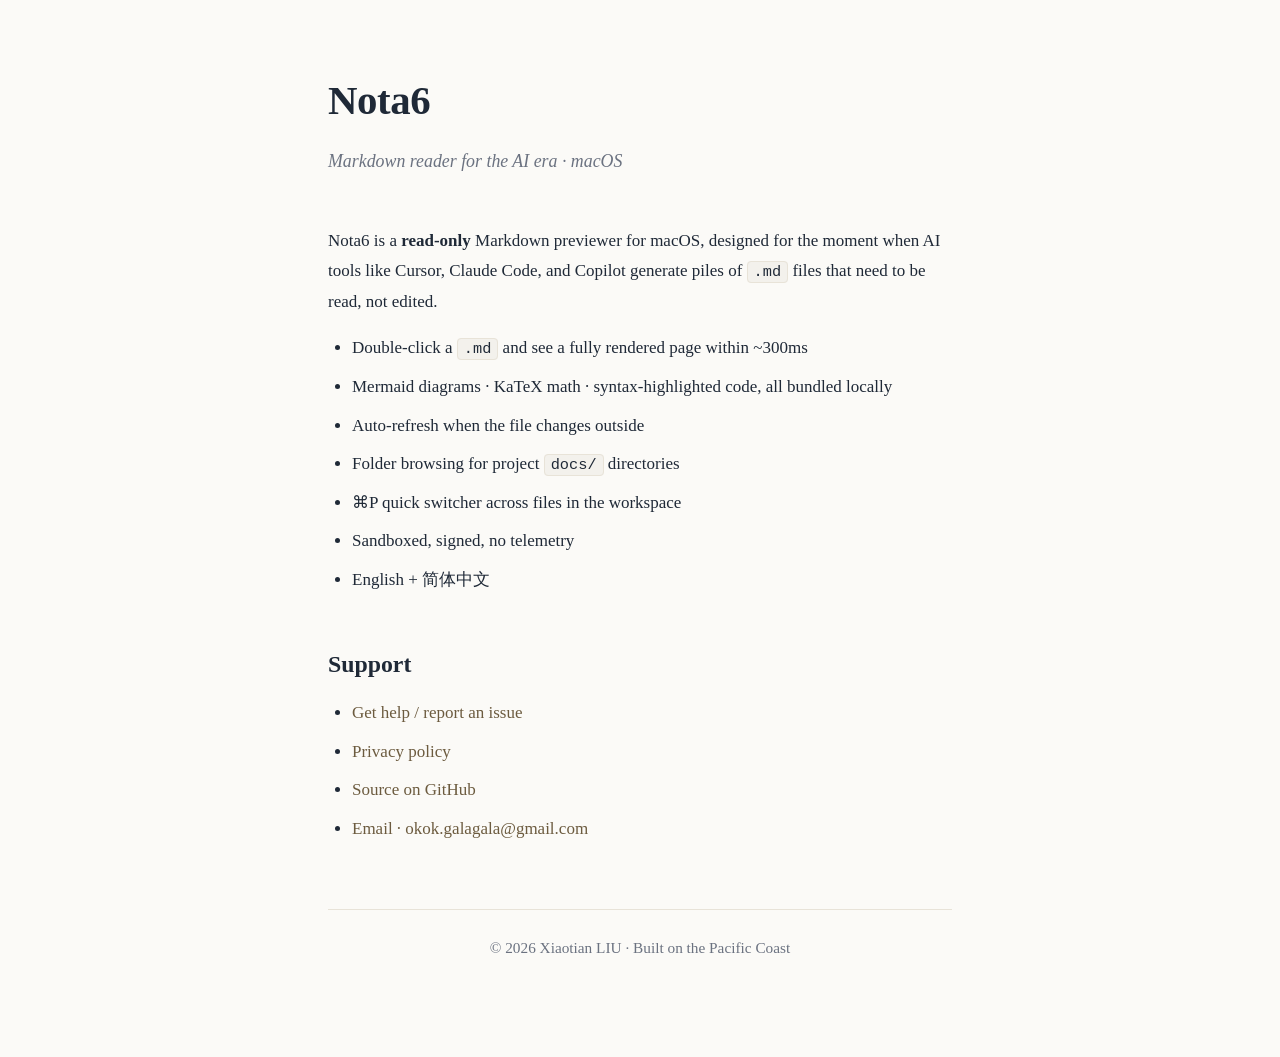
==== index.html @ 52719223 "init: Nota6 support site (privacy + support pages)" ====
<!DOCTYPE html>
<html lang="en">
<head>
<meta charset="UTF-8">
<meta name="viewport" content="width=device-width, initial-scale=1">
<title>Nota6 — Markdown reader for the AI era</title>
<link rel="stylesheet" href="style.css">
</head>
<body>
<main>
    <header>
        <h1>Nota6</h1>
        <p class="tagline">Markdown reader for the AI era · macOS</p>
    </header>

    <section>
        <p>Nota6 is a <strong>read-only</strong> Markdown previewer for macOS, designed
        for the moment when AI tools like Cursor, Claude Code, and Copilot generate
        piles of <code>.md</code> files that need to be read, not edited.</p>

        <ul>
            <li>Double-click a <code>.md</code> and see a fully rendered page within ~300ms</li>
            <li>Mermaid diagrams · KaTeX math · syntax-highlighted code, all bundled locally</li>
            <li>Auto-refresh when the file changes outside</li>
            <li>Folder browsing for project <code>docs/</code> directories</li>
            <li>⌘P quick switcher across files in the workspace</li>
            <li>Sandboxed, signed, no telemetry</li>
            <li>English + 简体中文</li>
        </ul>
    </section>

    <section class="links">
        <h2>Support</h2>
        <ul>
            <li><a href="support.html">Get help / report an issue</a></li>
            <li><a href="privacy.html">Privacy policy</a></li>
            <li><a href="https://github.com/Coldplay-now/nota6">Source on GitHub</a></li>
            <li><a href="mailto:okok.galagala@gmail.com">Email · okok.galagala@gmail.com</a></li>
        </ul>
    </section>

    <footer>
        <p>© 2026 Xiaotian LIU · Built on the Pacific Coast</p>
    </footer>
</main>
</body>
</html>
---- style.css ----
:root {
    --bg: #FBFAF7;
    --fg: #1F2937;
    --secondary: #6B7280;
    --link: #6C5B3F;
    --border: #E8E3D8;
    --code-bg: #F3F1EC;
    --max-w: 680px;
}

@media (prefers-color-scheme: dark) {
    :root {
        --bg: #1C1B18;
        --fg: #EBE5D8;
        --secondary: #9A9384;
        --link: #B8A878;
        --border: #3A362C;
        --code-bg: #25241F;
    }
}

* { box-sizing: border-box; }

html, body {
    margin: 0;
    padding: 0;
    background: var(--bg);
    color: var(--fg);
    font-family: "Source Han Serif SC", "Noto Serif SC", "PT Serif",
                 Georgia, "Times New Roman", serif;
    line-height: 1.8;
    font-size: 17px;
    -webkit-font-smoothing: antialiased;
}

main {
    max-width: var(--max-w);
    margin: 0 auto;
    padding: 64px 28px 80px;
}

header {
    margin-bottom: 48px;
}

h1 {
    font-size: 2.4em;
    margin: 0 0 8px;
    font-weight: 700;
    letter-spacing: -0.01em;
}

h2 {
    font-size: 1.4em;
    margin-top: 40px;
    margin-bottom: 12px;
    font-weight: 700;
}

h3 {
    font-size: 1.1em;
    margin-top: 28px;
    margin-bottom: 8px;
    font-weight: 600;
}

p {
    margin: 0 0 16px;
}

.tagline {
    color: var(--secondary);
    font-size: 1.05em;
    font-style: italic;
}

.updated {
    color: var(--secondary);
    font-size: 0.9em;
}

.back a {
    color: var(--secondary);
    text-decoration: none;
    font-size: 0.95em;
}

.back a:hover {
    color: var(--link);
}

a {
    color: var(--link);
    text-decoration: none;
    border-bottom: 1px solid transparent;
    transition: border-color 0.15s;
}

a:hover {
    border-bottom-color: var(--link);
}

ul {
    padding-left: 24px;
    margin: 0 0 20px;
}

li {
    margin-bottom: 8px;
}

code {
    background: var(--code-bg);
    border: 1px solid var(--border);
    padding: 1px 6px;
    border-radius: 4px;
    font-family: "SF Mono", Menlo, monospace;
    font-size: 0.9em;
}

table {
    width: 100%;
    border-collapse: collapse;
    margin: 20px 0;
    font-size: 0.95em;
}

th, td {
    text-align: left;
    padding: 8px 12px;
    border-bottom: 1px solid var(--border);
}

th {
    font-weight: 600;
    color: var(--secondary);
}

footer {
    margin-top: 64px;
    padding-top: 24px;
    border-top: 1px solid var(--border);
    color: var(--secondary);
    font-size: 0.9em;
    text-align: center;
}

section.links {
    margin-top: 48px;
}
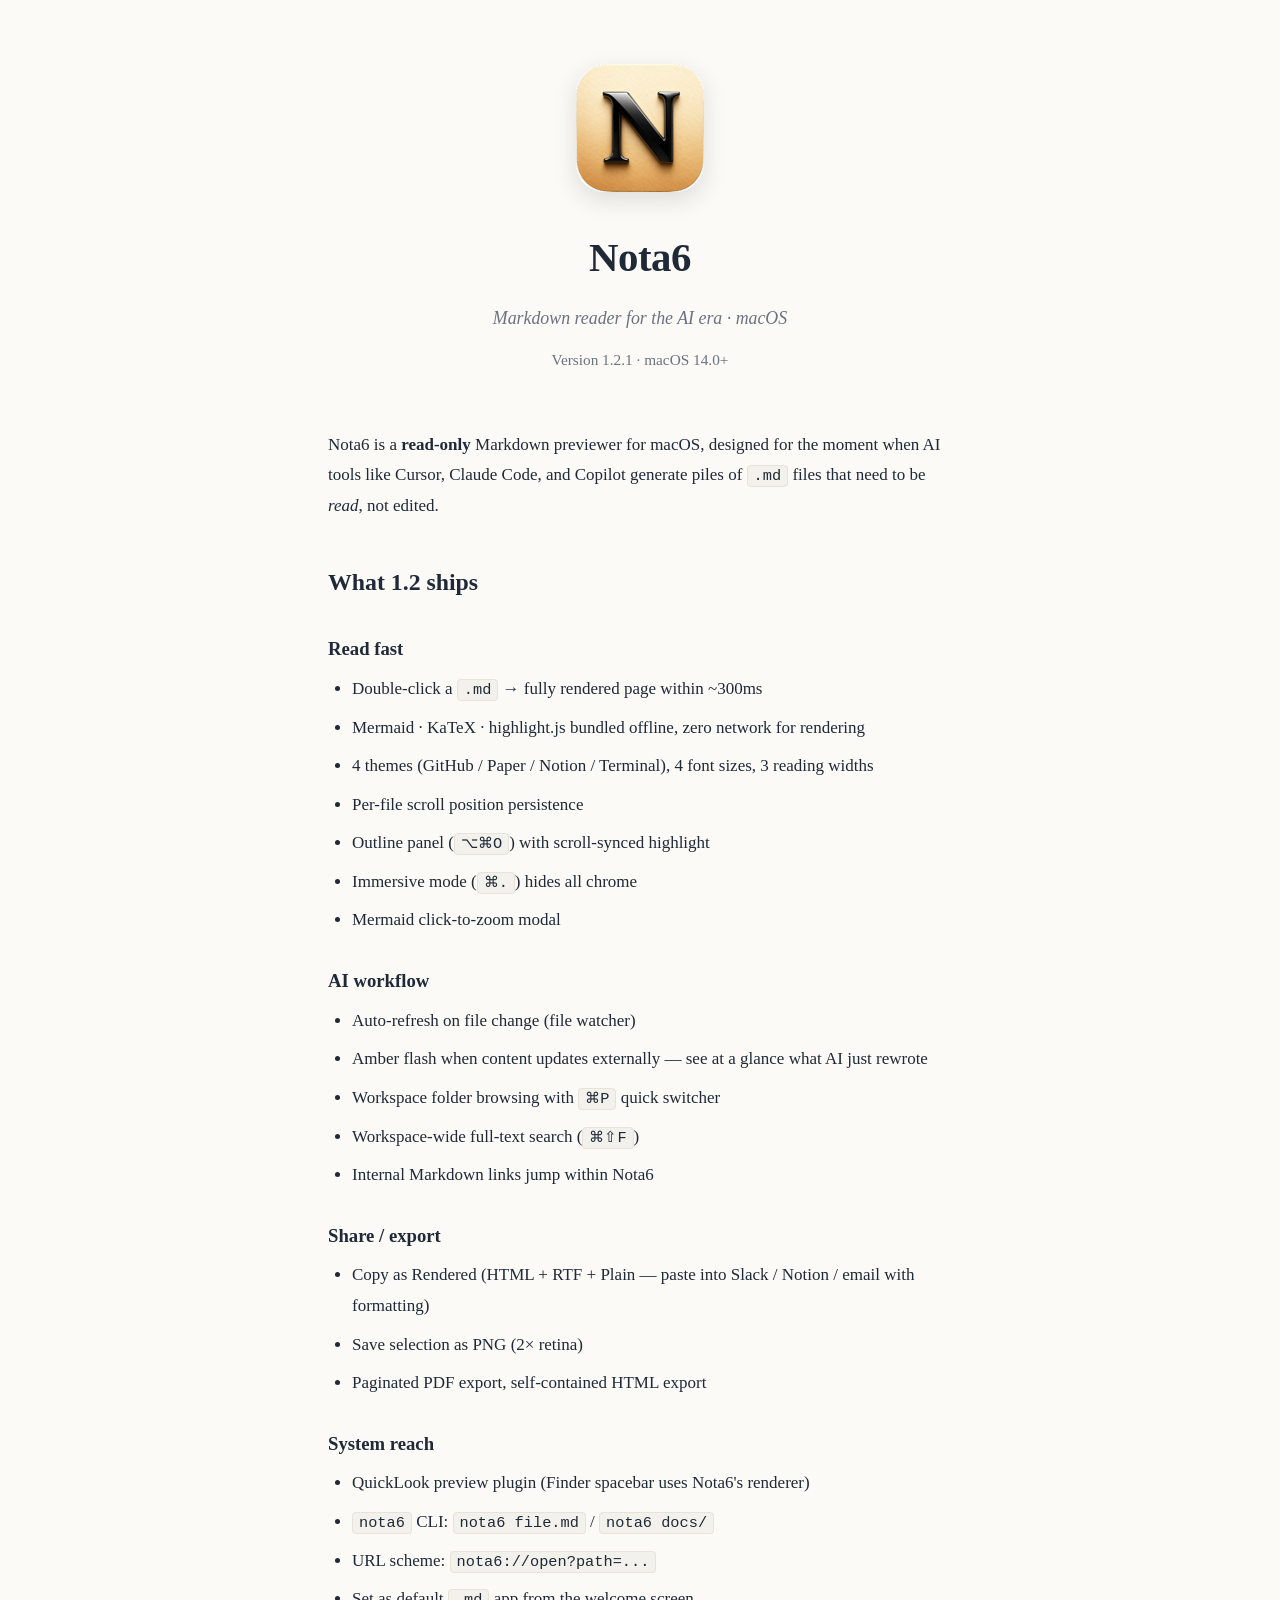
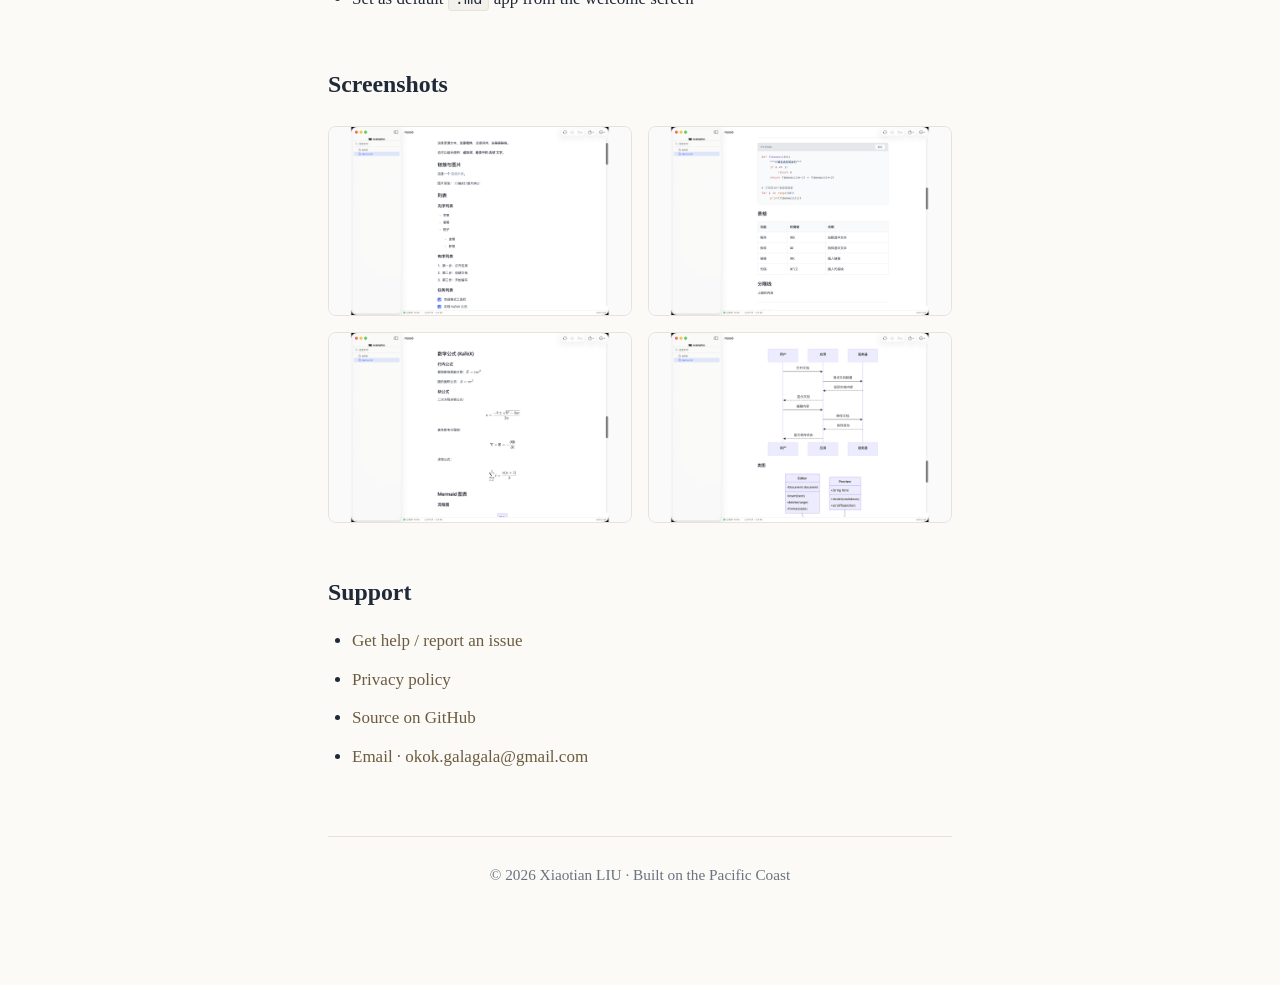
==== commit 28f0e727: "feat: refresh site for 1.2.x — icon, screenshots, v1.2 features - index.html: new hero with app icon" ====
--- a/index.html
+++ b/index.html
@@ -4,29 +4,75 @@
 <meta charset="UTF-8">
 <meta name="viewport" content="width=device-width, initial-scale=1">
 <title>Nota6 — Markdown reader for the AI era</title>
+<link rel="icon" type="image/png" href="favicon.png">
+<link rel="apple-touch-icon" href="icon-128.png">
+<meta property="og:title" content="Nota6 — Markdown reader for the AI era">
+<meta property="og:description" content="Read-only Markdown previewer for macOS. Mermaid, KaTeX, code highlighting all built in. Built for AI-era workflows.">
+<meta property="og:image" content="icon-512.png">
 <link rel="stylesheet" href="style.css">
 </head>
 <body>
 <main>
-    <header>
+    <header class="hero">
+        <img src="icon-128.png" alt="Nota6 icon" class="app-icon" width="128" height="128">
         <h1>Nota6</h1>
         <p class="tagline">Markdown reader for the AI era · macOS</p>
+        <p class="version">Version 1.2.1 · macOS 14.0+</p>
     </header>
 
     <section>
         <p>Nota6 is a <strong>read-only</strong> Markdown previewer for macOS, designed
         for the moment when AI tools like Cursor, Claude Code, and Copilot generate
-        piles of <code>.md</code> files that need to be read, not edited.</p>
+        piles of <code>.md</code> files that need to be <em>read</em>, not edited.</p>
+    </section>
 
+    <section>
+        <h2>What 1.2 ships</h2>
+
+        <h3>Read fast</h3>
         <ul>
-            <li>Double-click a <code>.md</code> and see a fully rendered page within ~300ms</li>
-            <li>Mermaid diagrams · KaTeX math · syntax-highlighted code, all bundled locally</li>
-            <li>Auto-refresh when the file changes outside</li>
-            <li>Folder browsing for project <code>docs/</code> directories</li>
-            <li>⌘P quick switcher across files in the workspace</li>
-            <li>Sandboxed, signed, no telemetry</li>
-            <li>English + 简体中文</li>
+            <li>Double-click a <code>.md</code> → fully rendered page within ~300ms</li>
+            <li>Mermaid · KaTeX · highlight.js bundled offline, zero network for rendering</li>
+            <li>4 themes (GitHub / Paper / Notion / Terminal), 4 font sizes, 3 reading widths</li>
+            <li>Per-file scroll position persistence</li>
+            <li>Outline panel (<code>⌥⌘O</code>) with scroll-synced highlight</li>
+            <li>Immersive mode (<code>⌘.</code>) hides all chrome</li>
+            <li>Mermaid click-to-zoom modal</li>
         </ul>
+
+        <h3>AI workflow</h3>
+        <ul>
+            <li>Auto-refresh on file change (file watcher)</li>
+            <li>Amber flash when content updates externally — see at a glance what AI just rewrote</li>
+            <li>Workspace folder browsing with <code>⌘P</code> quick switcher</li>
+            <li>Workspace-wide full-text search (<code>⌘⇧F</code>)</li>
+            <li>Internal Markdown links jump within Nota6</li>
+        </ul>
+
+        <h3>Share / export</h3>
+        <ul>
+            <li>Copy as Rendered (HTML + RTF + Plain — paste into Slack / Notion / email with formatting)</li>
+            <li>Save selection as PNG (2× retina)</li>
+            <li>Paginated PDF export, self-contained HTML export</li>
+        </ul>
+
+        <h3>System reach</h3>
+        <ul>
+            <li>QuickLook preview plugin (Finder spacebar uses Nota6's renderer)</li>
+            <li><code>nota6</code> CLI: <code>nota6 file.md</code> / <code>nota6 docs/</code></li>
+            <li>URL scheme: <code>nota6://open?path=...</code></li>
+            <li>Set as default <code>.md</code> app from the welcome screen</li>
+        </ul>
+    </section>
+
+    <section class="screenshots">
+        <h2>Screenshots</h2>
+        <div class="shot-grid">
+            <a href="screenshots/screen-1.png"><img src="screenshots/screen-1.png" alt="Nota6 reading view"></a>
+            <a href="screenshots/screen-2.png"><img src="screenshots/screen-2.png" alt="Outline panel"></a>
+            <a href="screenshots/screen-3.png"><img src="screenshots/screen-3.png" alt="Mermaid diagram"></a>
+            <a href="screenshots/screen-4.png"><img src="screenshots/screen-4.png" alt="Workspace browsing"></a>
+        </div>
     </section>
 
     <section class="links">
--- a/style.css
+++ b/style.css
@@ -148,3 +148,62 @@
 section.links {
     margin-top: 48px;
 }
+
+header.hero {
+    text-align: center;
+    margin-bottom: 56px;
+}
+
+header.hero .app-icon {
+    width: 128px;
+    height: 128px;
+    border-radius: 28px;
+    box-shadow: 0 8px 24px rgba(0, 0, 0, 0.12);
+    margin-bottom: 18px;
+}
+
+header.hero h1 {
+    margin-top: 0;
+}
+
+header.hero .version {
+    color: var(--secondary);
+    font-size: 0.9em;
+    margin-top: -4px;
+}
+
+section.screenshots {
+    margin-top: 48px;
+}
+
+.shot-grid {
+    display: grid;
+    grid-template-columns: repeat(2, 1fr);
+    gap: 16px;
+    margin-top: 20px;
+}
+
+.shot-grid a {
+    border-bottom: none;
+    display: block;
+    line-height: 0;
+}
+
+.shot-grid img {
+    width: 100%;
+    height: auto;
+    border-radius: 8px;
+    border: 1px solid var(--border);
+    transition: transform 0.2s, box-shadow 0.2s;
+}
+
+.shot-grid a:hover img {
+    transform: translateY(-2px);
+    box-shadow: 0 6px 18px rgba(0, 0, 0, 0.12);
+}
+
+@media (max-width: 560px) {
+    .shot-grid {
+        grid-template-columns: 1fr;
+    }
+}
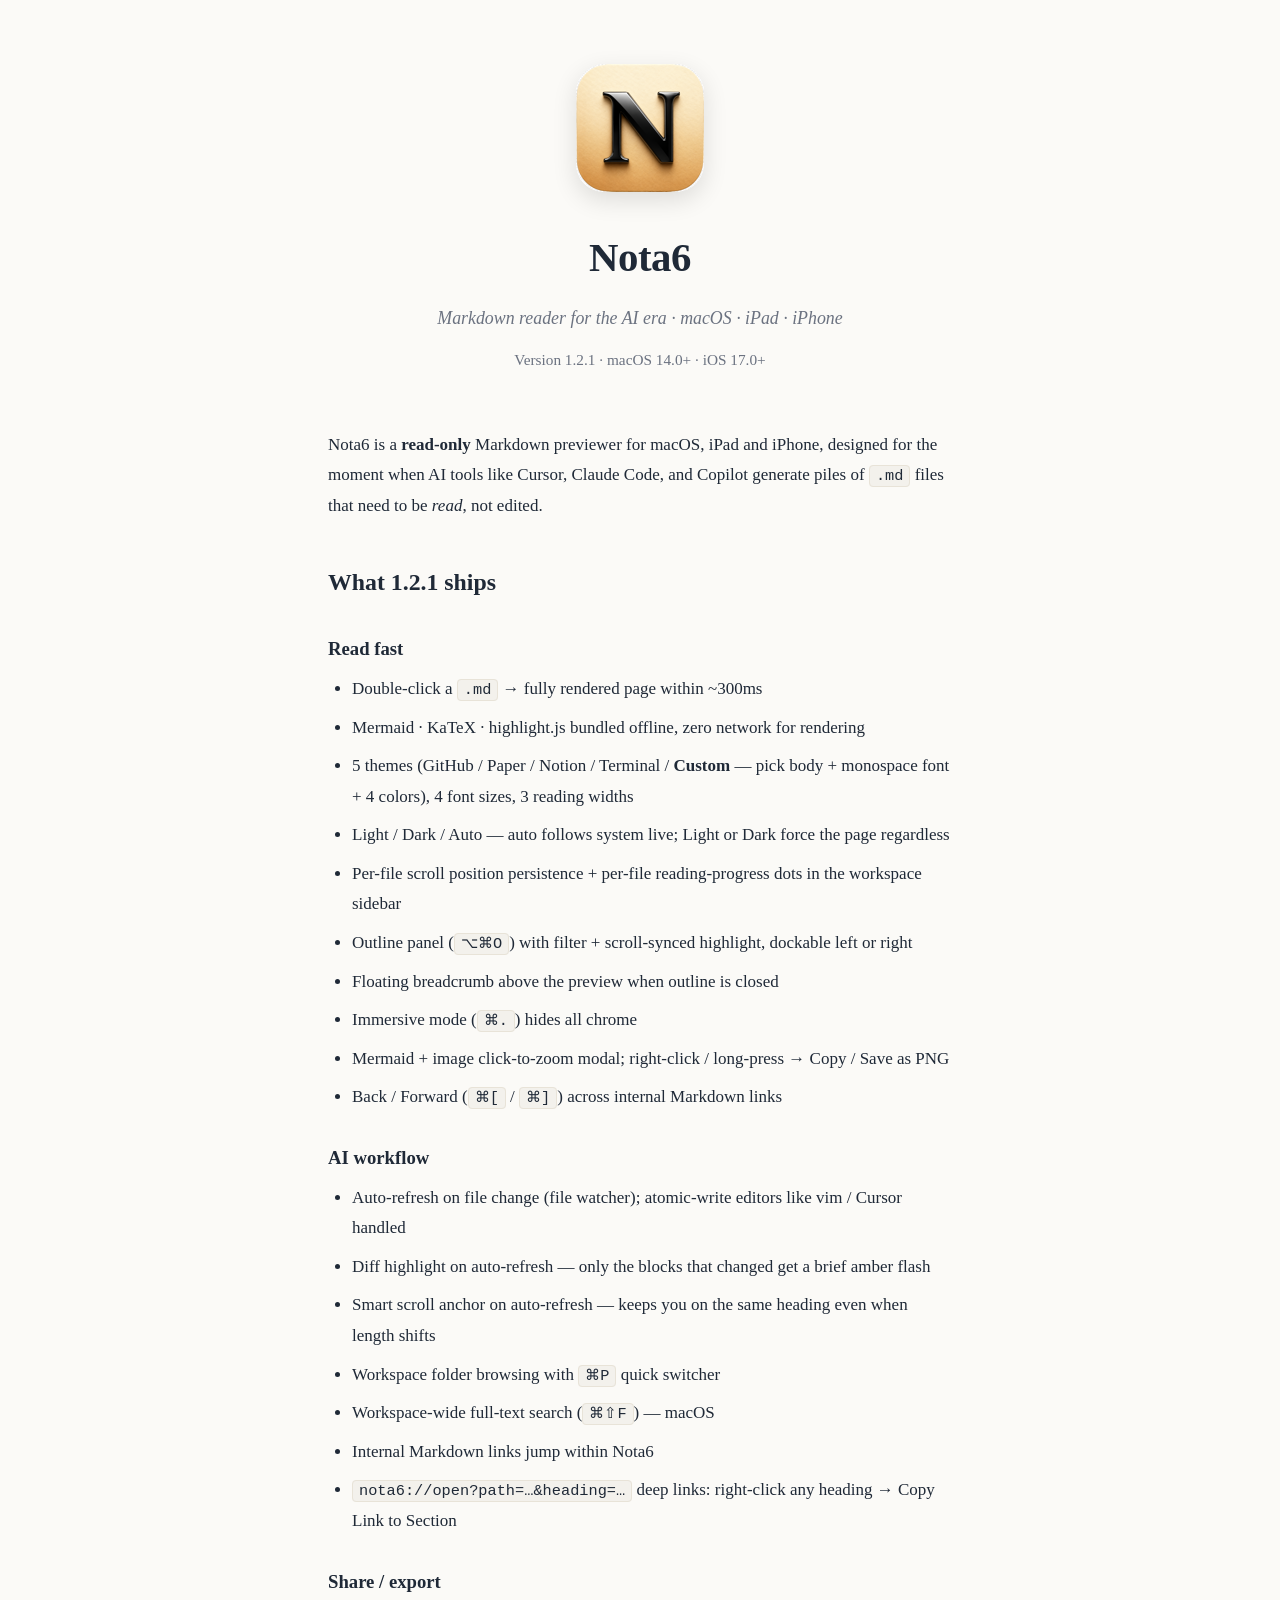
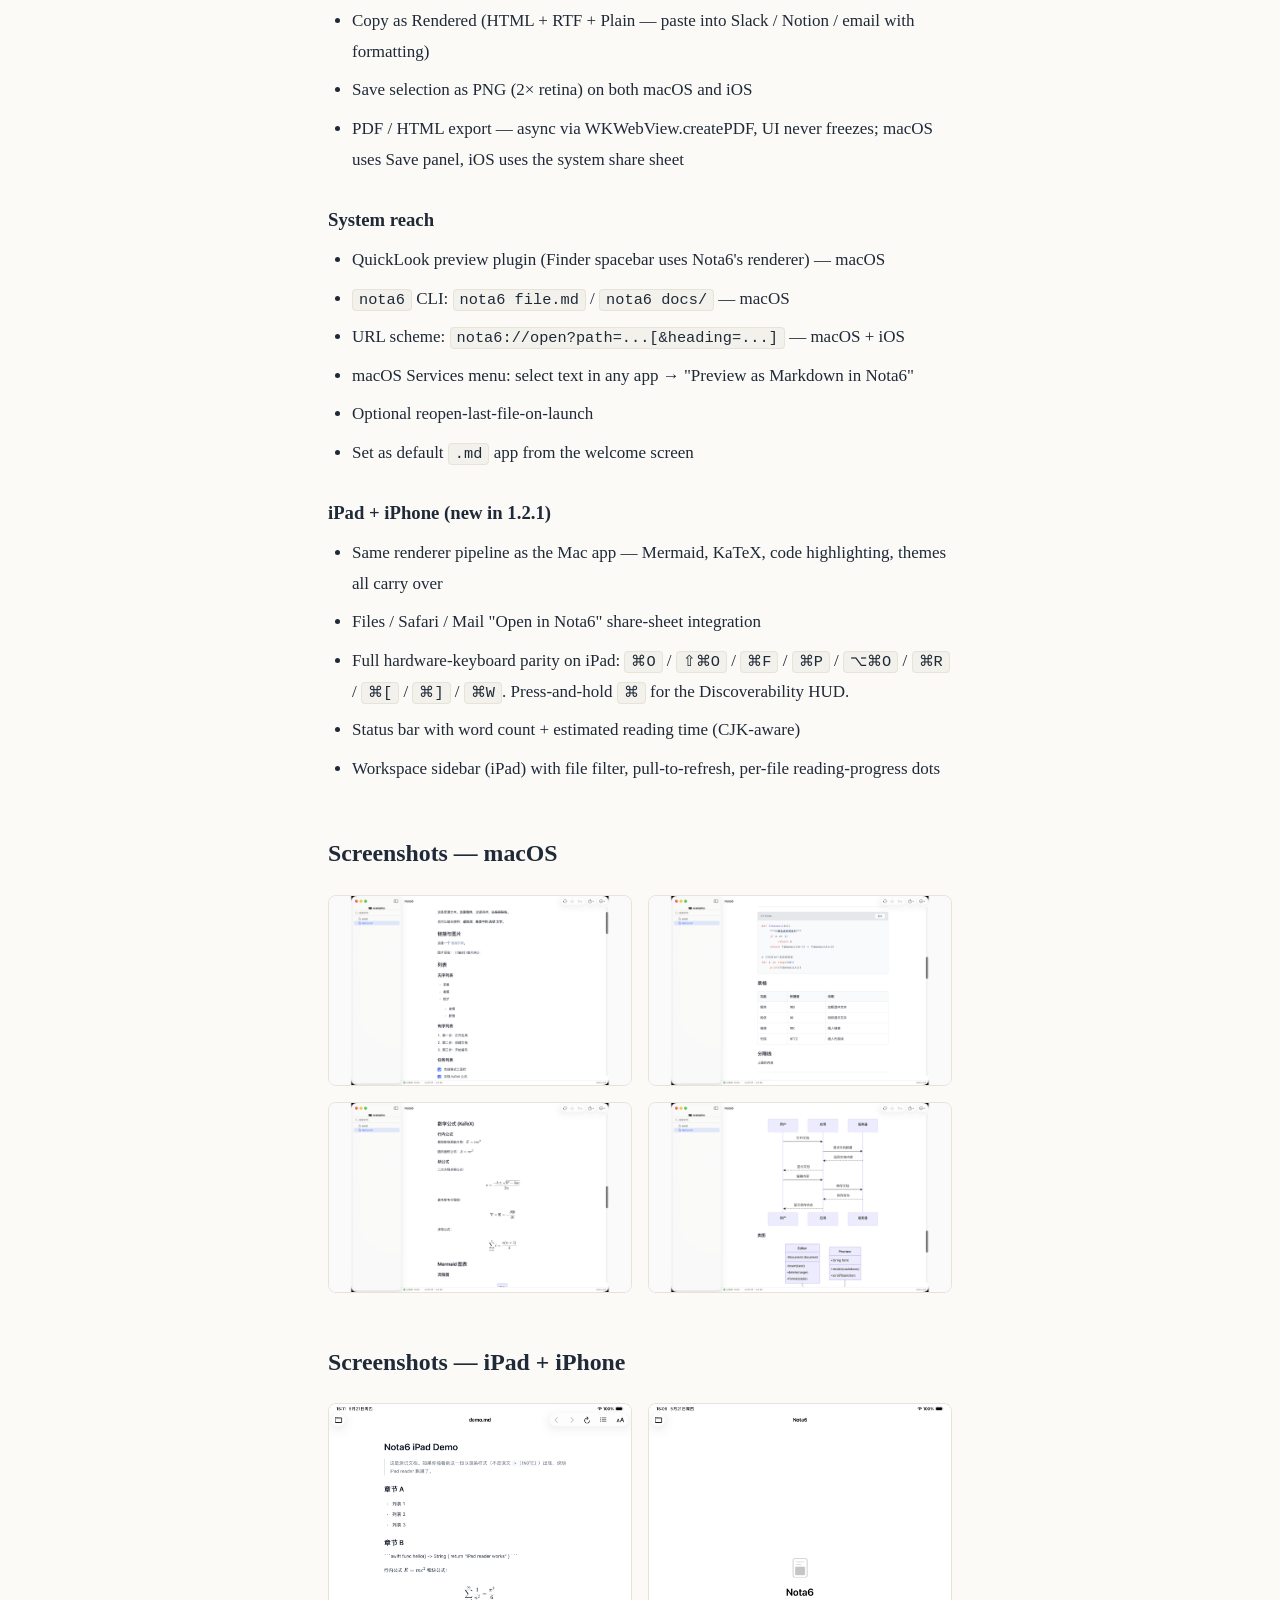
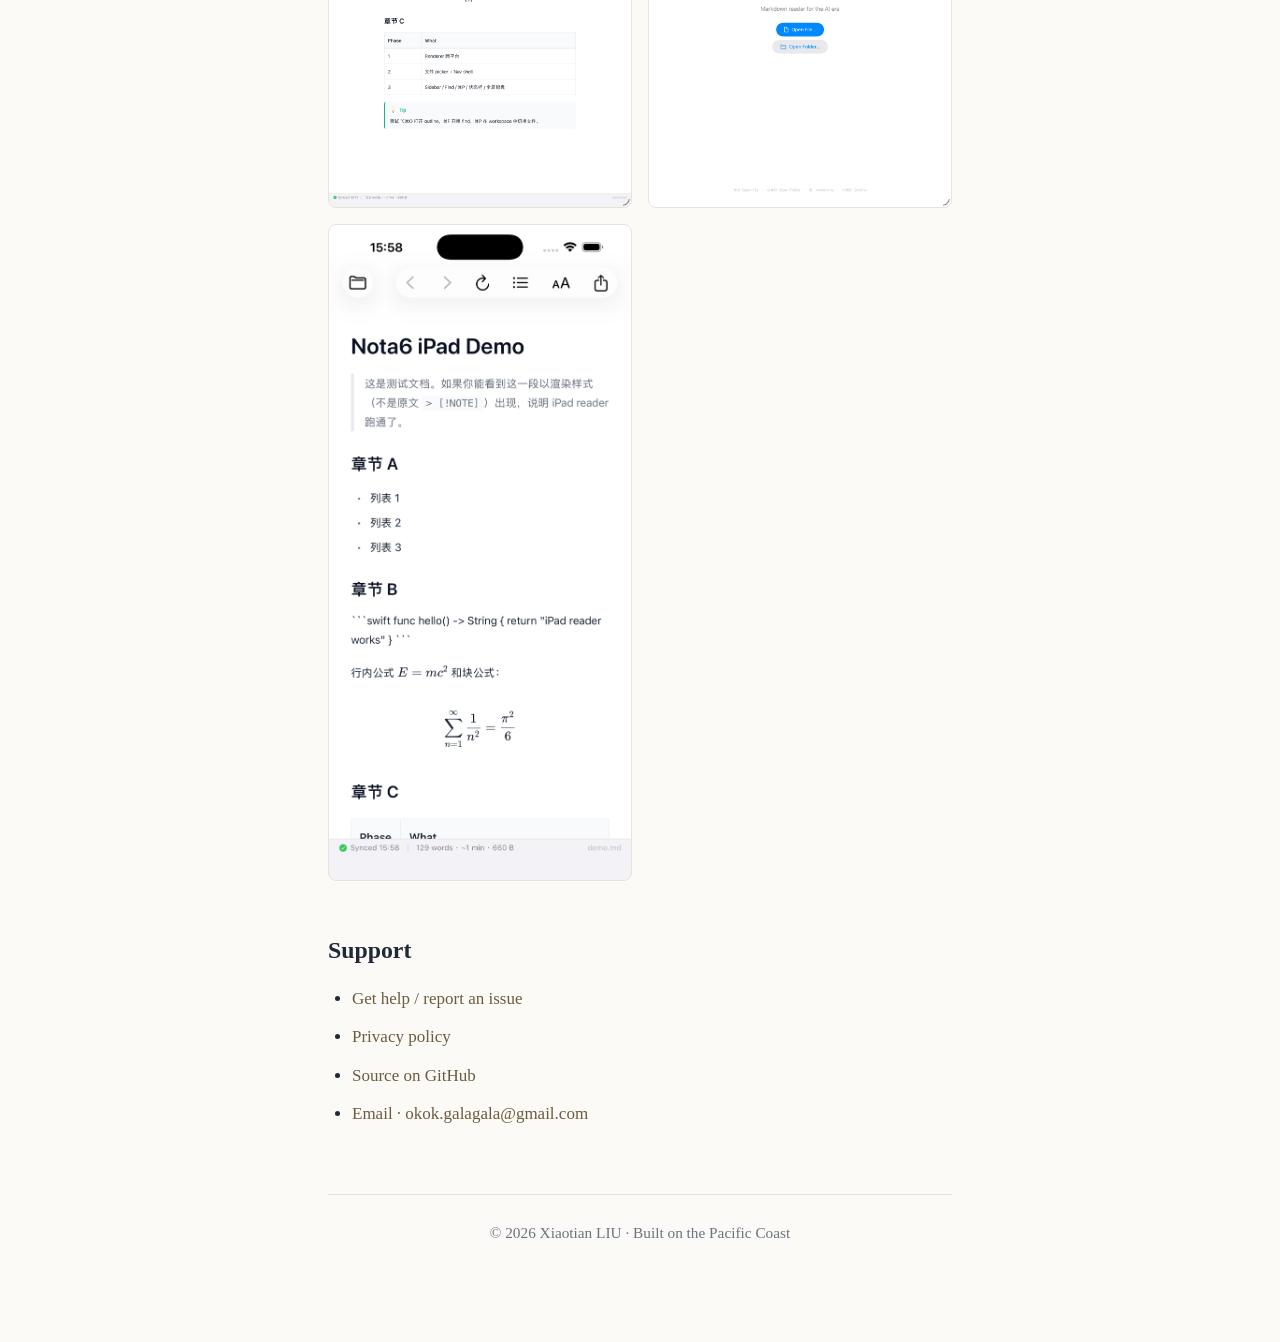
==== commit 7dbf51d9: "feat: refresh for 1.2.1 + iPad / iPhone launch - Tagline mentions iPad + iPhone alongside macOS - "W" ====
--- a/index.html
+++ b/index.html
@@ -16,62 +16,88 @@
     <header class="hero">
         <img src="icon-128.png" alt="Nota6 icon" class="app-icon" width="128" height="128">
         <h1>Nota6</h1>
-        <p class="tagline">Markdown reader for the AI era · macOS</p>
-        <p class="version">Version 1.2.1 · macOS 14.0+</p>
+        <p class="tagline">Markdown reader for the AI era · macOS · iPad · iPhone</p>
+        <p class="version">Version 1.2.1 · macOS 14.0+ · iOS 17.0+</p>
     </header>
 
     <section>
-        <p>Nota6 is a <strong>read-only</strong> Markdown previewer for macOS, designed
-        for the moment when AI tools like Cursor, Claude Code, and Copilot generate
-        piles of <code>.md</code> files that need to be <em>read</em>, not edited.</p>
+        <p>Nota6 is a <strong>read-only</strong> Markdown previewer for macOS, iPad
+        and iPhone, designed for the moment when AI tools like Cursor, Claude Code,
+        and Copilot generate piles of <code>.md</code> files that need to be
+        <em>read</em>, not edited.</p>
     </section>
 
     <section>
-        <h2>What 1.2 ships</h2>
+        <h2>What 1.2.1 ships</h2>
 
         <h3>Read fast</h3>
         <ul>
             <li>Double-click a <code>.md</code> → fully rendered page within ~300ms</li>
             <li>Mermaid · KaTeX · highlight.js bundled offline, zero network for rendering</li>
-            <li>4 themes (GitHub / Paper / Notion / Terminal), 4 font sizes, 3 reading widths</li>
-            <li>Per-file scroll position persistence</li>
-            <li>Outline panel (<code>⌥⌘O</code>) with scroll-synced highlight</li>
+            <li>5 themes (GitHub / Paper / Notion / Terminal / <strong>Custom</strong> — pick body + monospace font + 4 colors), 4 font sizes, 3 reading widths</li>
+            <li>Light / Dark / Auto — auto follows system live; Light or Dark force the page regardless</li>
+            <li>Per-file scroll position persistence + per-file reading-progress dots in the workspace sidebar</li>
+            <li>Outline panel (<code>⌥⌘O</code>) with filter + scroll-synced highlight, dockable left or right</li>
+            <li>Floating breadcrumb above the preview when outline is closed</li>
             <li>Immersive mode (<code>⌘.</code>) hides all chrome</li>
-            <li>Mermaid click-to-zoom modal</li>
+            <li>Mermaid + image click-to-zoom modal; right-click / long-press → Copy / Save as PNG</li>
+            <li>Back / Forward (<code>⌘[</code> / <code>⌘]</code>) across internal Markdown links</li>
         </ul>
 
         <h3>AI workflow</h3>
         <ul>
-            <li>Auto-refresh on file change (file watcher)</li>
-            <li>Amber flash when content updates externally — see at a glance what AI just rewrote</li>
+            <li>Auto-refresh on file change (file watcher); atomic-write editors like vim / Cursor handled</li>
+            <li>Diff highlight on auto-refresh — only the blocks that changed get a brief amber flash</li>
+            <li>Smart scroll anchor on auto-refresh — keeps you on the same heading even when length shifts</li>
             <li>Workspace folder browsing with <code>⌘P</code> quick switcher</li>
-            <li>Workspace-wide full-text search (<code>⌘⇧F</code>)</li>
+            <li>Workspace-wide full-text search (<code>⌘⇧F</code>) — macOS</li>
             <li>Internal Markdown links jump within Nota6</li>
+            <li><code>nota6://open?path=…&heading=…</code> deep links: right-click any heading → Copy Link to Section</li>
         </ul>
 
         <h3>Share / export</h3>
         <ul>
             <li>Copy as Rendered (HTML + RTF + Plain — paste into Slack / Notion / email with formatting)</li>
-            <li>Save selection as PNG (2× retina)</li>
-            <li>Paginated PDF export, self-contained HTML export</li>
+            <li>Save selection as PNG (2× retina) on both macOS and iOS</li>
+            <li>PDF / HTML export — async via WKWebView.createPDF, UI never freezes; macOS uses Save panel, iOS uses the system share sheet</li>
         </ul>
 
         <h3>System reach</h3>
         <ul>
-            <li>QuickLook preview plugin (Finder spacebar uses Nota6's renderer)</li>
-            <li><code>nota6</code> CLI: <code>nota6 file.md</code> / <code>nota6 docs/</code></li>
-            <li>URL scheme: <code>nota6://open?path=...</code></li>
+            <li>QuickLook preview plugin (Finder spacebar uses Nota6's renderer) — macOS</li>
+            <li><code>nota6</code> CLI: <code>nota6 file.md</code> / <code>nota6 docs/</code> — macOS</li>
+            <li>URL scheme: <code>nota6://open?path=...[&heading=...]</code> — macOS + iOS</li>
+            <li>macOS Services menu: select text in any app → "Preview as Markdown in Nota6"</li>
+            <li>Optional reopen-last-file-on-launch</li>
             <li>Set as default <code>.md</code> app from the welcome screen</li>
+        </ul>
+
+        <h3>iPad + iPhone (new in 1.2.1)</h3>
+        <ul>
+            <li>Same renderer pipeline as the Mac app — Mermaid, KaTeX, code highlighting, themes all carry over</li>
+            <li>Files / Safari / Mail "Open in Nota6" share-sheet integration</li>
+            <li>Full hardware-keyboard parity on iPad: <code>⌘O</code> / <code>⇧⌘O</code> / <code>⌘F</code> / <code>⌘P</code> / <code>⌥⌘O</code> / <code>⌘R</code> / <code>⌘[</code> / <code>⌘]</code> / <code>⌘W</code>. Press-and-hold <code>⌘</code> for the Discoverability HUD.</li>
+            <li>Status bar with word count + estimated reading time (CJK-aware)</li>
+            <li>Workspace sidebar (iPad) with file filter, pull-to-refresh, per-file reading-progress dots</li>
         </ul>
     </section>
 
     <section class="screenshots">
-        <h2>Screenshots</h2>
+        <h2>Screenshots — macOS</h2>
         <div class="shot-grid">
             <a href="screenshots/screen-1.png"><img src="screenshots/screen-1.png" alt="Nota6 reading view"></a>
             <a href="screenshots/screen-2.png"><img src="screenshots/screen-2.png" alt="Outline panel"></a>
             <a href="screenshots/screen-3.png"><img src="screenshots/screen-3.png" alt="Mermaid diagram"></a>
             <a href="screenshots/screen-4.png"><img src="screenshots/screen-4.png" alt="Workspace browsing"></a>
+        </div>
+    </section>
+
+    <section class="screenshots">
+        <h2>Screenshots — iPad + iPhone</h2>
+        <div class="shot-grid">
+            <a href="screenshots-ios/ipad-01.png"><img src="screenshots-ios/ipad-01.png" alt="Nota6 on iPad — rendered document"></a>
+            <a href="screenshots-ios/ipad-02.png"><img src="screenshots-ios/ipad-02.png" alt="Nota6 iPad welcome screen with keyboard hints"></a>
+            <a href="screenshots-ios/iphone-01.png"><img src="screenshots-ios/iphone-01.png" alt="Nota6 on iPhone — rendered document"></a>
         </div>
     </section>
 
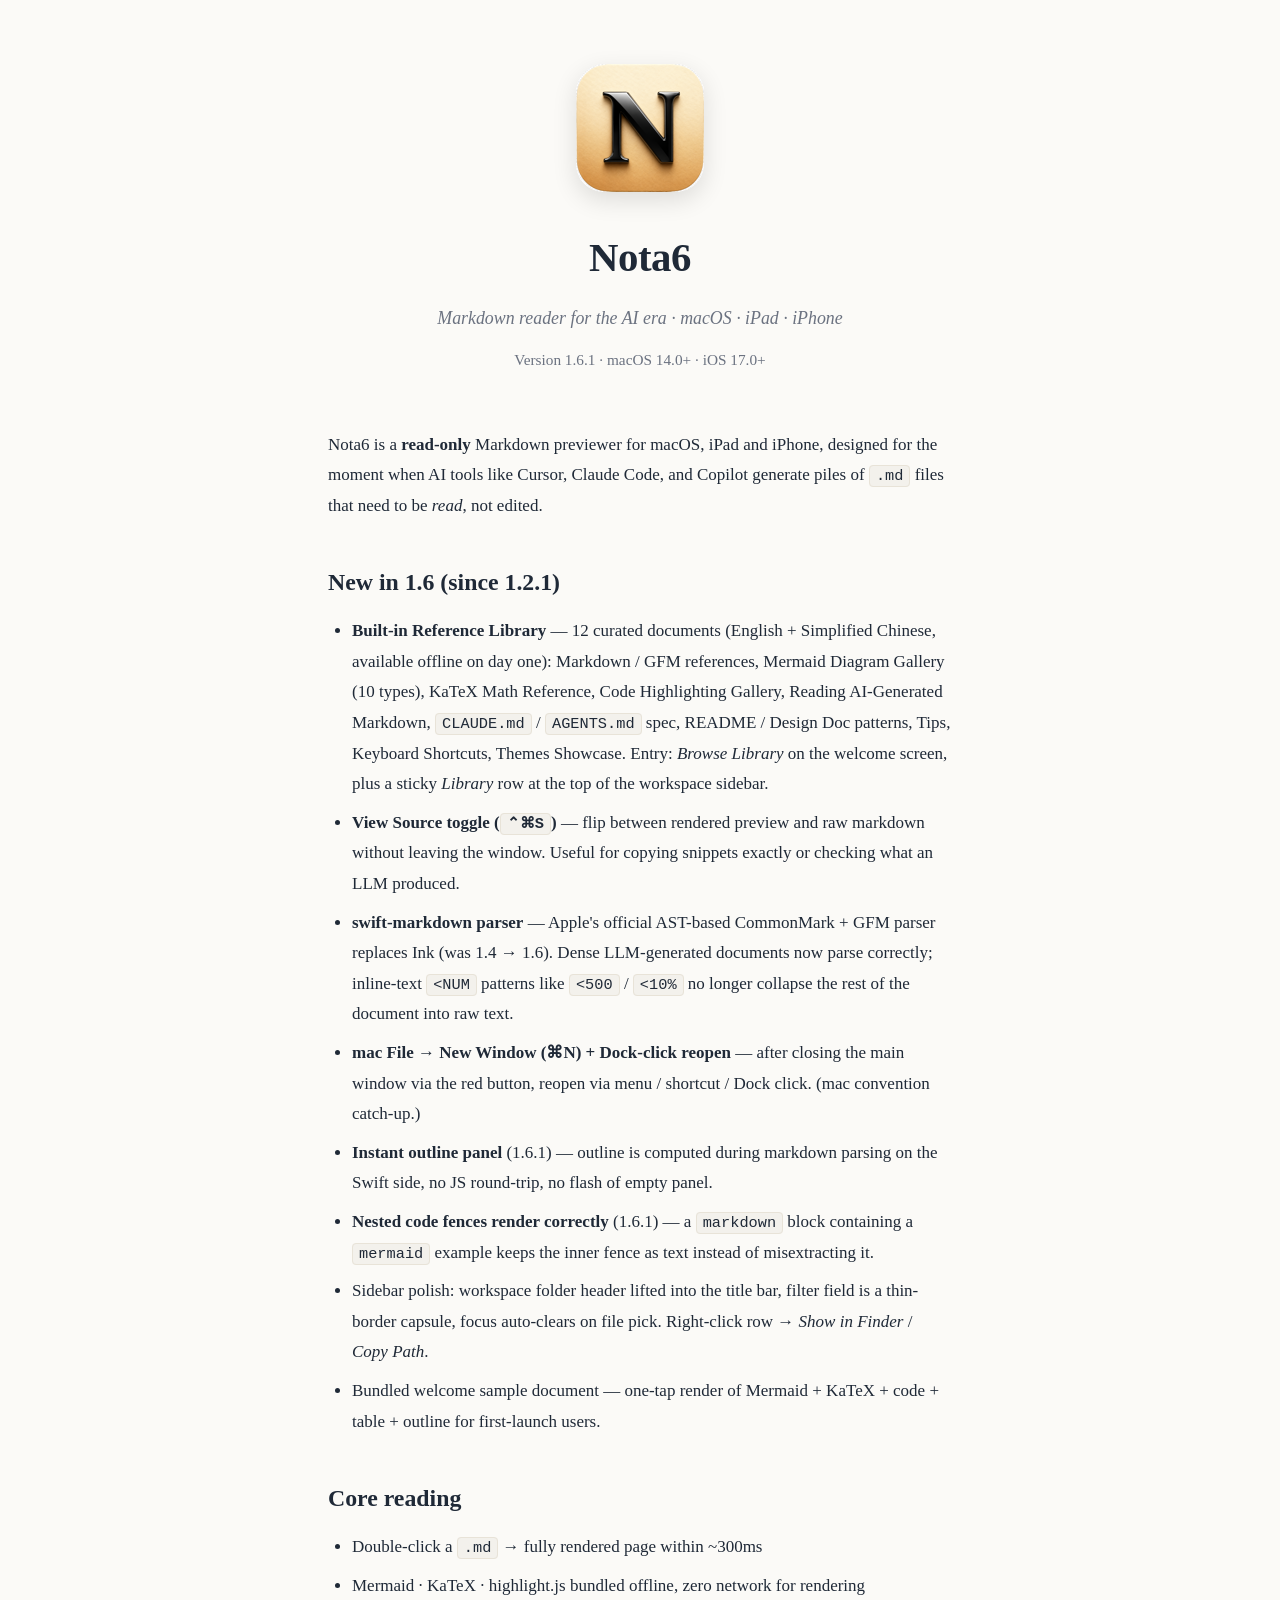
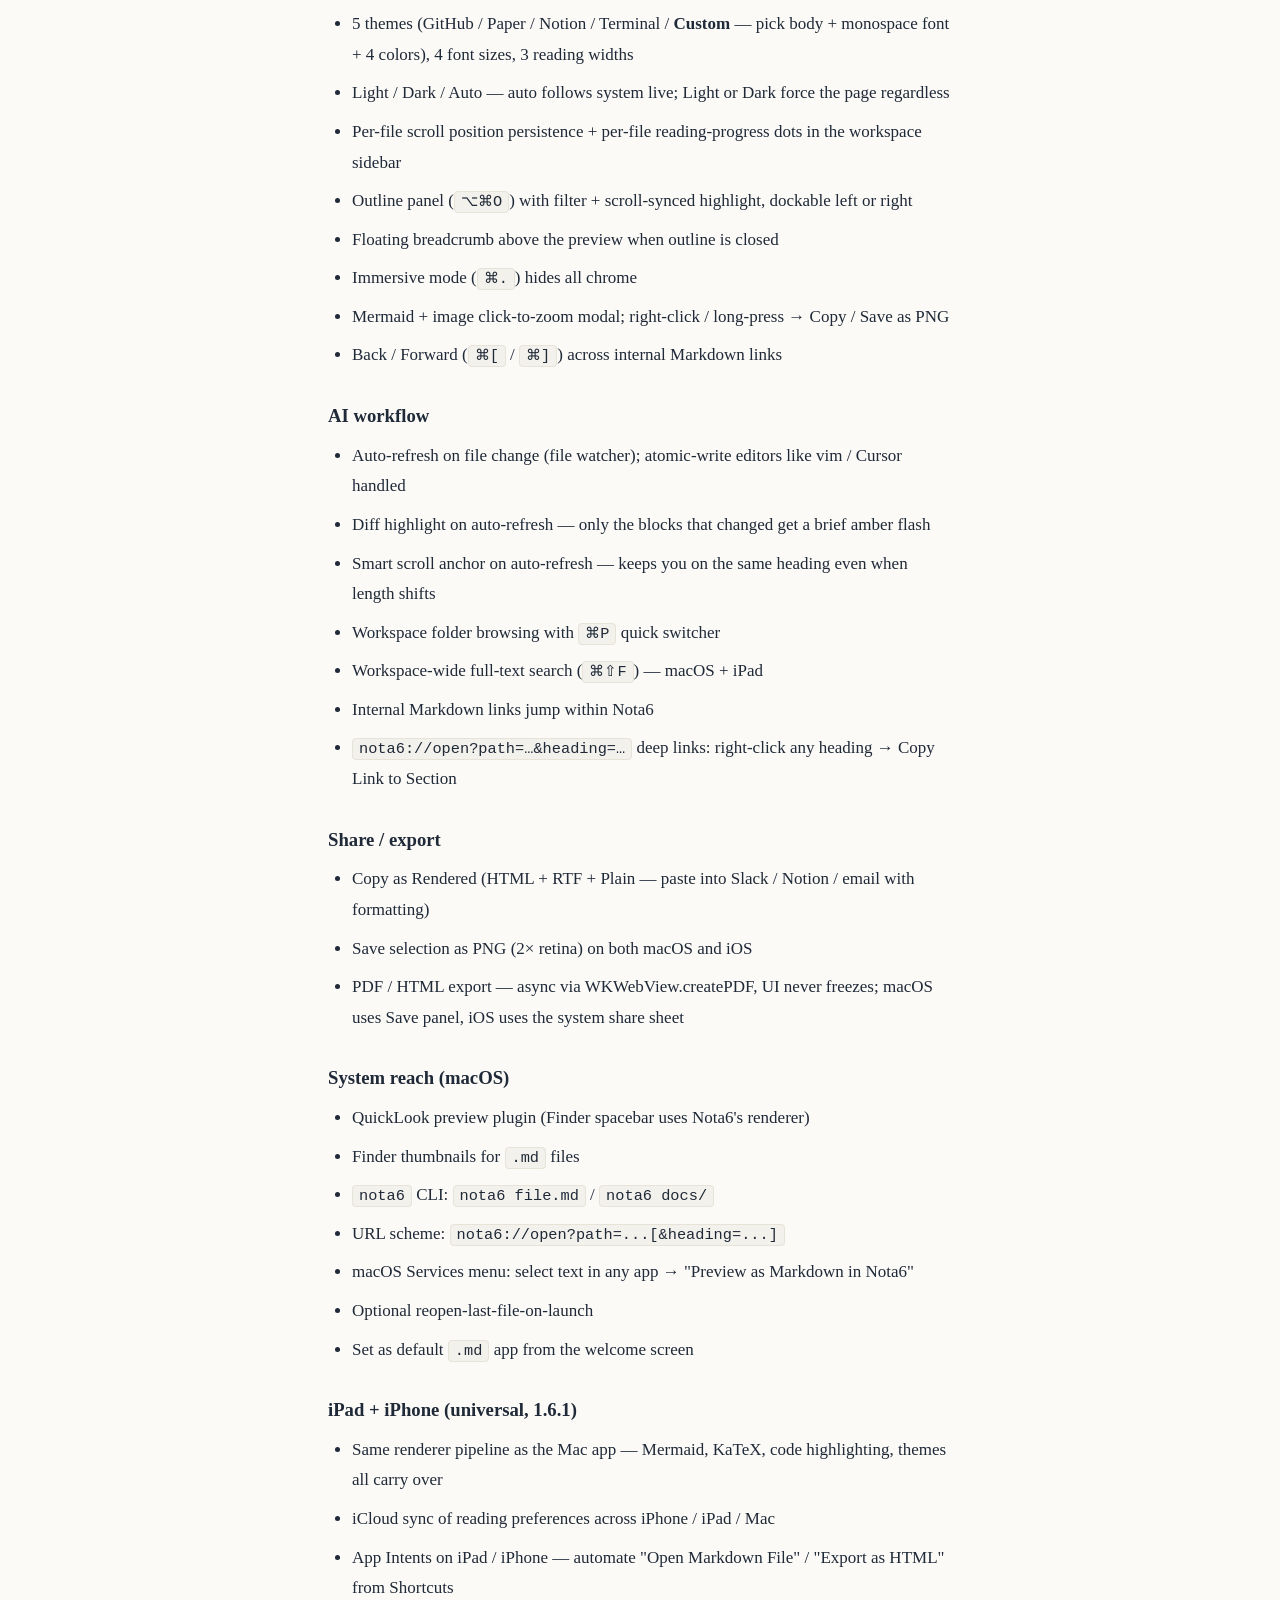
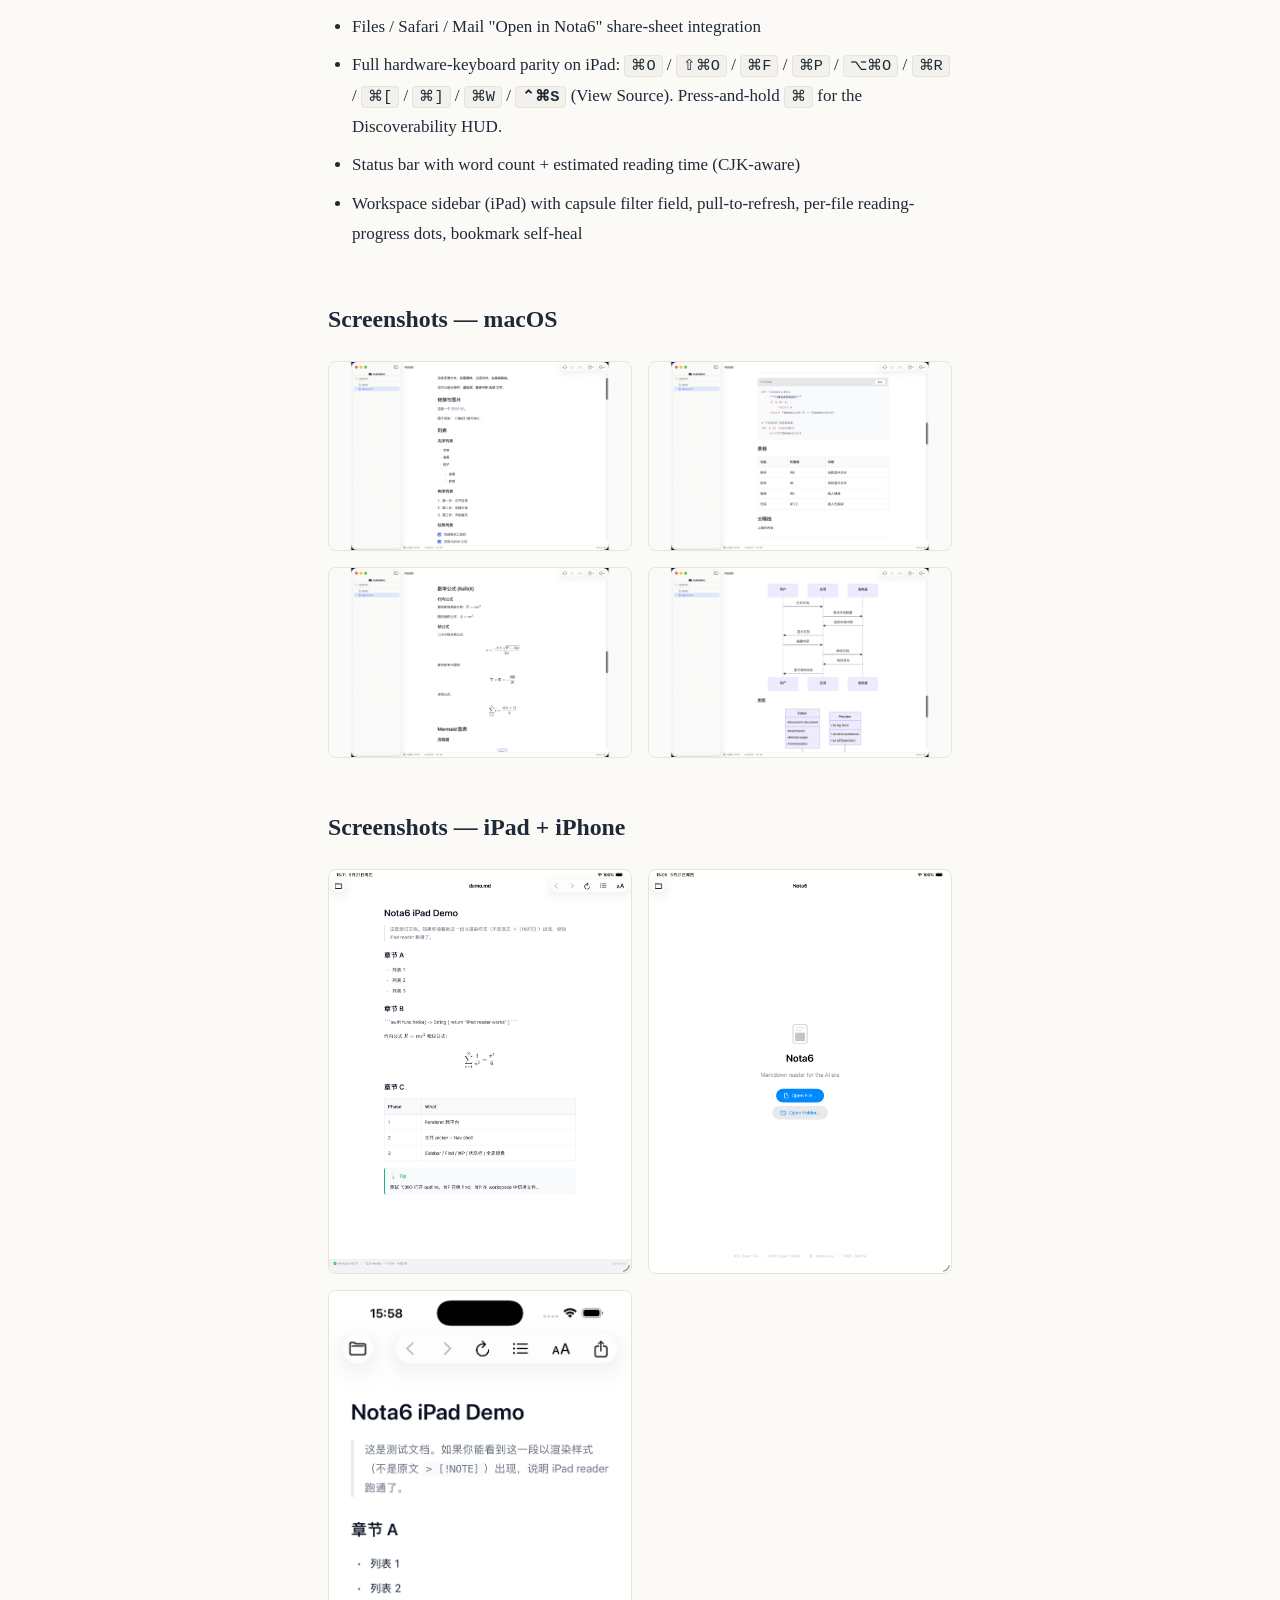
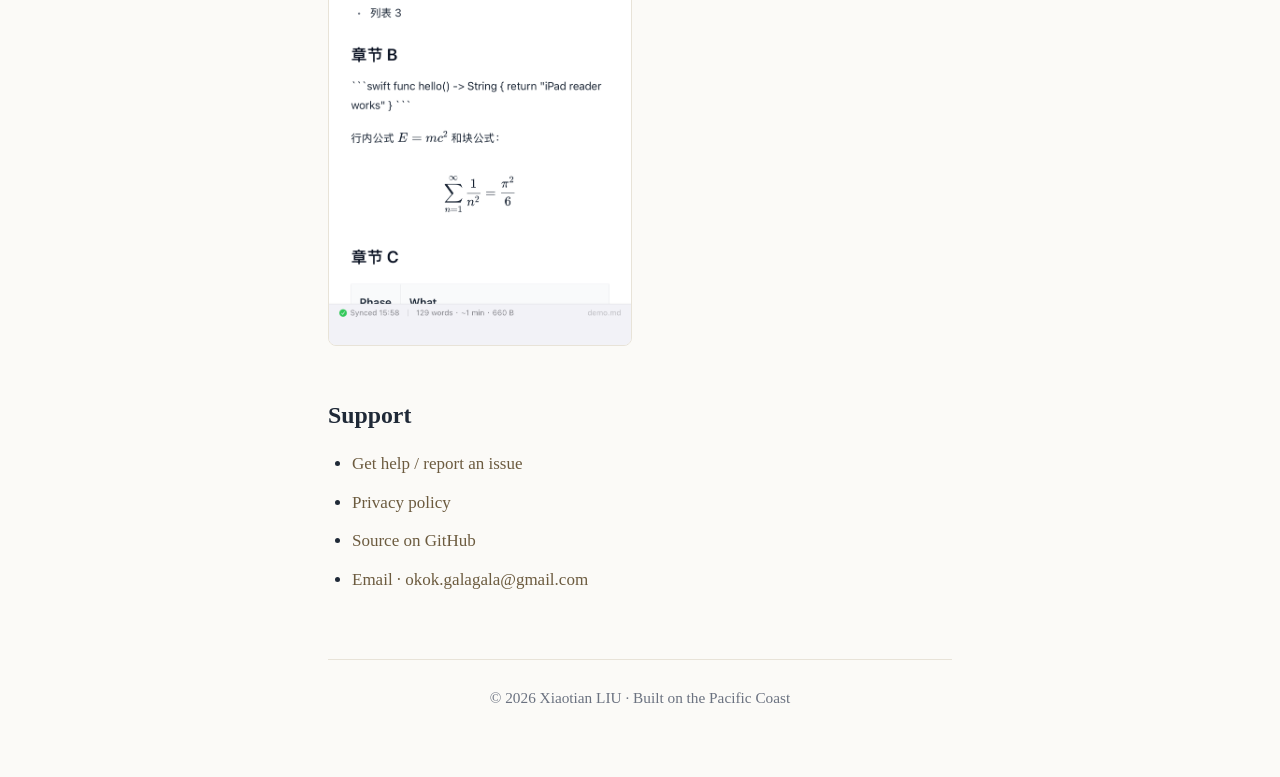
==== commit 80b10ed8: "1.2.1 → 1.6.1 — Library, View Source, mac New Window, sidebar polish index.html: • Version line: 1.2" ====
--- a/index.html
+++ b/index.html
@@ -17,7 +17,7 @@
         <img src="icon-128.png" alt="Nota6 icon" class="app-icon" width="128" height="128">
         <h1>Nota6</h1>
         <p class="tagline">Markdown reader for the AI era · macOS · iPad · iPhone</p>
-        <p class="version">Version 1.2.1 · macOS 14.0+ · iOS 17.0+</p>
+        <p class="version">Version 1.6.1 · macOS 14.0+ · iOS 17.0+</p>
     </header>
 
     <section>
@@ -28,9 +28,47 @@
     </section>
 
     <section>
-        <h2>What 1.2.1 ships</h2>
+        <h2>New in 1.6 (since 1.2.1)</h2>
+        <ul>
+            <li><strong>Built-in Reference Library</strong> — 12 curated documents
+                (English + Simplified Chinese, available offline on day one):
+                Markdown / GFM references, Mermaid Diagram Gallery (10 types),
+                KaTeX Math Reference, Code Highlighting Gallery, Reading
+                AI-Generated Markdown, <code>CLAUDE.md</code> / <code>AGENTS.md</code>
+                spec, README / Design Doc patterns, Tips, Keyboard Shortcuts,
+                Themes Showcase. Entry: <em>Browse Library</em> on the welcome
+                screen, plus a sticky <em>Library</em> row at the top of the
+                workspace sidebar.</li>
+            <li><strong>View Source toggle (<code>⌃⌘S</code>)</strong> — flip
+                between rendered preview and raw markdown without leaving the
+                window. Useful for copying snippets exactly or checking what an
+                LLM produced.</li>
+            <li><strong>swift-markdown parser</strong> — Apple's official AST-based
+                CommonMark + GFM parser replaces Ink (was 1.4 → 1.6). Dense
+                LLM-generated documents now parse correctly; inline-text
+                <code>&lt;NUM</code> patterns like <code>&lt;500</code> /
+                <code>&lt;10%</code> no longer collapse the rest of the document
+                into raw text.</li>
+            <li><strong>mac File → New Window (⌘N) + Dock-click reopen</strong> —
+                after closing the main window via the red button, reopen via
+                menu / shortcut / Dock click. (mac convention catch-up.)</li>
+            <li><strong>Instant outline panel</strong> (1.6.1) — outline is
+                computed during markdown parsing on the Swift side, no JS
+                round-trip, no flash of empty panel.</li>
+            <li><strong>Nested code fences render correctly</strong> (1.6.1) — a
+                <code>markdown</code> block containing a <code>mermaid</code>
+                example keeps the inner fence as text instead of misextracting it.</li>
+            <li>Sidebar polish: workspace folder header lifted into the title
+                bar, filter field is a thin-border capsule, focus auto-clears
+                on file pick. Right-click row → <em>Show in Finder</em> /
+                <em>Copy Path</em>.</li>
+            <li>Bundled welcome sample document — one-tap render of Mermaid +
+                KaTeX + code + table + outline for first-launch users.</li>
+        </ul>
+    </section>
 
-        <h3>Read fast</h3>
+    <section>
+        <h2>Core reading</h2>
         <ul>
             <li>Double-click a <code>.md</code> → fully rendered page within ~300ms</li>
             <li>Mermaid · KaTeX · highlight.js bundled offline, zero network for rendering</li>
@@ -50,7 +88,7 @@
             <li>Diff highlight on auto-refresh — only the blocks that changed get a brief amber flash</li>
             <li>Smart scroll anchor on auto-refresh — keeps you on the same heading even when length shifts</li>
             <li>Workspace folder browsing with <code>⌘P</code> quick switcher</li>
-            <li>Workspace-wide full-text search (<code>⌘⇧F</code>) — macOS</li>
+            <li>Workspace-wide full-text search (<code>⌘⇧F</code>) — macOS + iPad</li>
             <li>Internal Markdown links jump within Nota6</li>
             <li><code>nota6://open?path=…&heading=…</code> deep links: right-click any heading → Copy Link to Section</li>
         </ul>
@@ -62,23 +100,26 @@
             <li>PDF / HTML export — async via WKWebView.createPDF, UI never freezes; macOS uses Save panel, iOS uses the system share sheet</li>
         </ul>
 
-        <h3>System reach</h3>
+        <h3>System reach (macOS)</h3>
         <ul>
-            <li>QuickLook preview plugin (Finder spacebar uses Nota6's renderer) — macOS</li>
-            <li><code>nota6</code> CLI: <code>nota6 file.md</code> / <code>nota6 docs/</code> — macOS</li>
-            <li>URL scheme: <code>nota6://open?path=...[&heading=...]</code> — macOS + iOS</li>
+            <li>QuickLook preview plugin (Finder spacebar uses Nota6's renderer)</li>
+            <li>Finder thumbnails for <code>.md</code> files</li>
+            <li><code>nota6</code> CLI: <code>nota6 file.md</code> / <code>nota6 docs/</code></li>
+            <li>URL scheme: <code>nota6://open?path=...[&heading=...]</code></li>
             <li>macOS Services menu: select text in any app → "Preview as Markdown in Nota6"</li>
             <li>Optional reopen-last-file-on-launch</li>
             <li>Set as default <code>.md</code> app from the welcome screen</li>
         </ul>
 
-        <h3>iPad + iPhone (new in 1.2.1)</h3>
+        <h3>iPad + iPhone (universal, 1.6.1)</h3>
         <ul>
             <li>Same renderer pipeline as the Mac app — Mermaid, KaTeX, code highlighting, themes all carry over</li>
+            <li>iCloud sync of reading preferences across iPhone / iPad / Mac</li>
+            <li>App Intents on iPad / iPhone — automate "Open Markdown File" / "Export as HTML" from Shortcuts</li>
             <li>Files / Safari / Mail "Open in Nota6" share-sheet integration</li>
-            <li>Full hardware-keyboard parity on iPad: <code>⌘O</code> / <code>⇧⌘O</code> / <code>⌘F</code> / <code>⌘P</code> / <code>⌥⌘O</code> / <code>⌘R</code> / <code>⌘[</code> / <code>⌘]</code> / <code>⌘W</code>. Press-and-hold <code>⌘</code> for the Discoverability HUD.</li>
+            <li>Full hardware-keyboard parity on iPad: <code>⌘O</code> / <code>⇧⌘O</code> / <code>⌘F</code> / <code>⌘P</code> / <code>⌥⌘O</code> / <code>⌘R</code> / <code>⌘[</code> / <code>⌘]</code> / <code>⌘W</code> / <strong><code>⌃⌘S</code></strong> (View Source). Press-and-hold <code>⌘</code> for the Discoverability HUD.</li>
             <li>Status bar with word count + estimated reading time (CJK-aware)</li>
-            <li>Workspace sidebar (iPad) with file filter, pull-to-refresh, per-file reading-progress dots</li>
+            <li>Workspace sidebar (iPad) with capsule filter field, pull-to-refresh, per-file reading-progress dots, bookmark self-heal</li>
         </ul>
     </section>
 
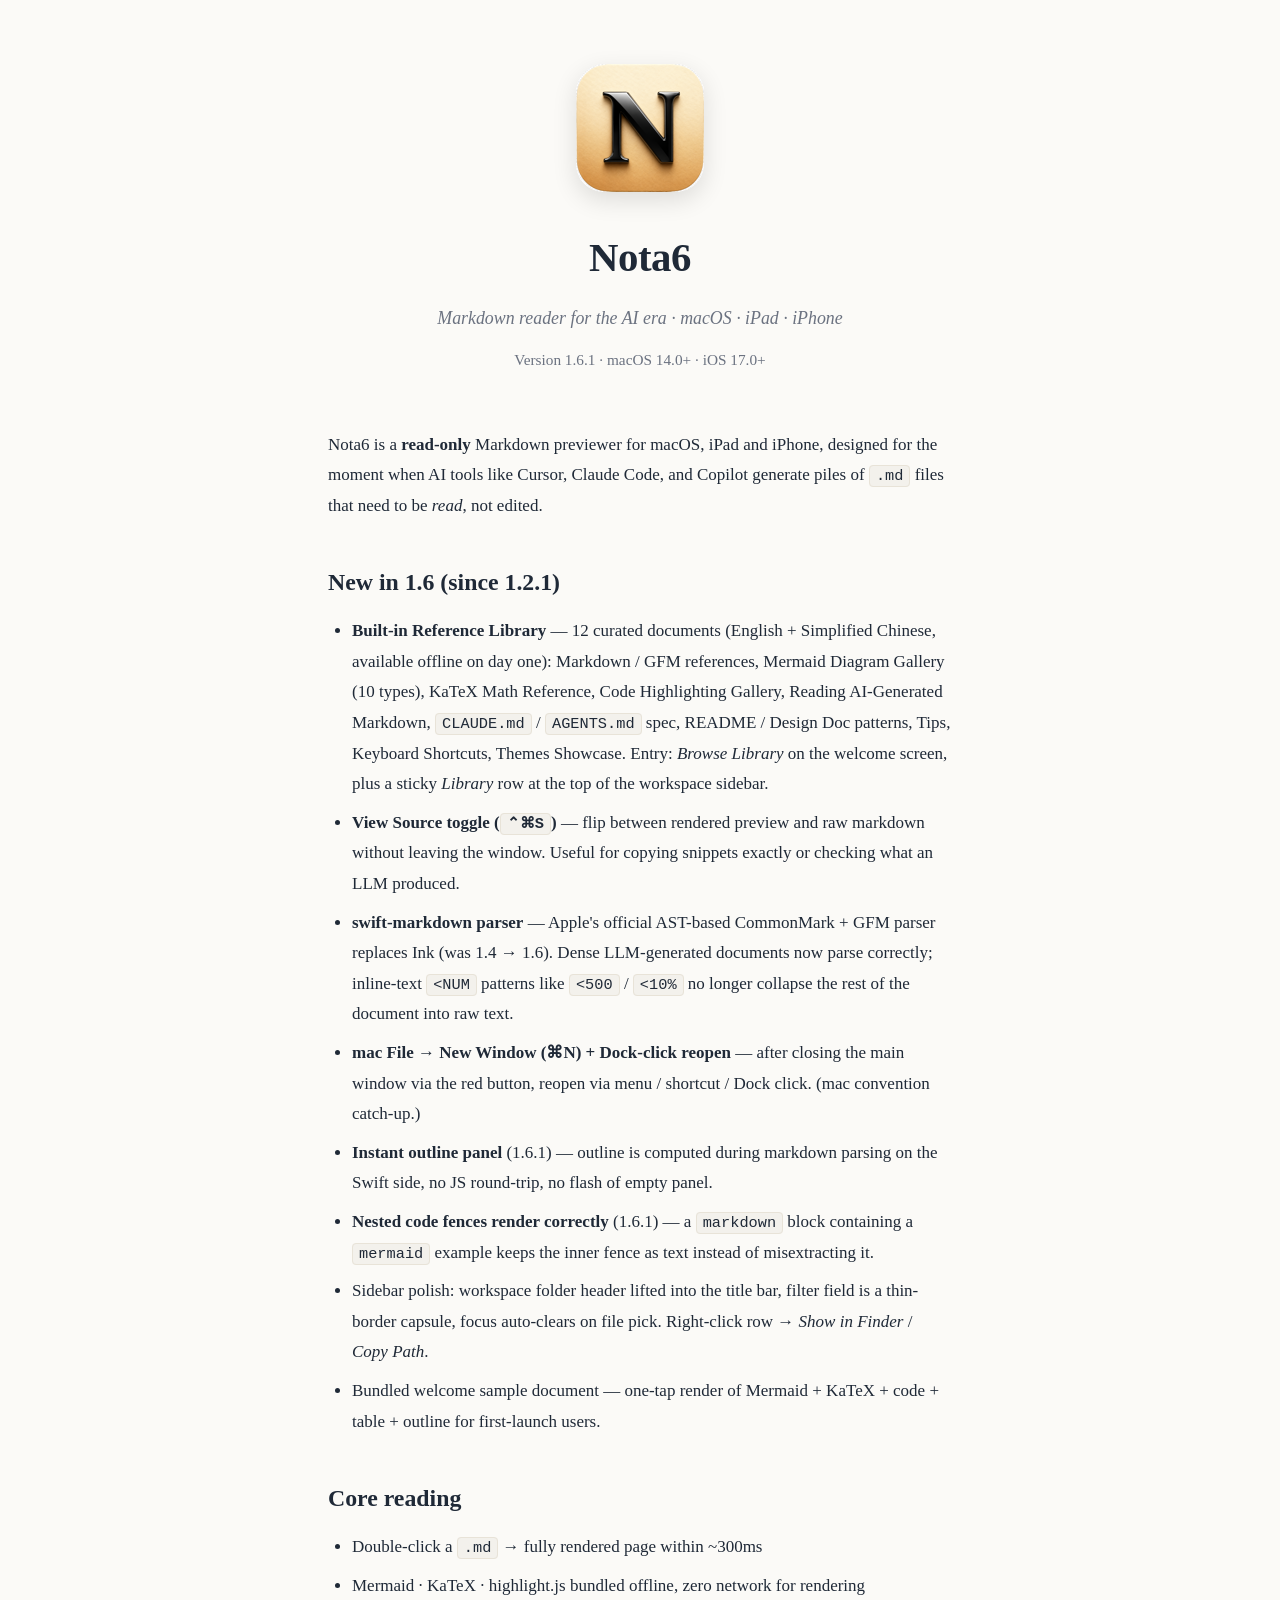
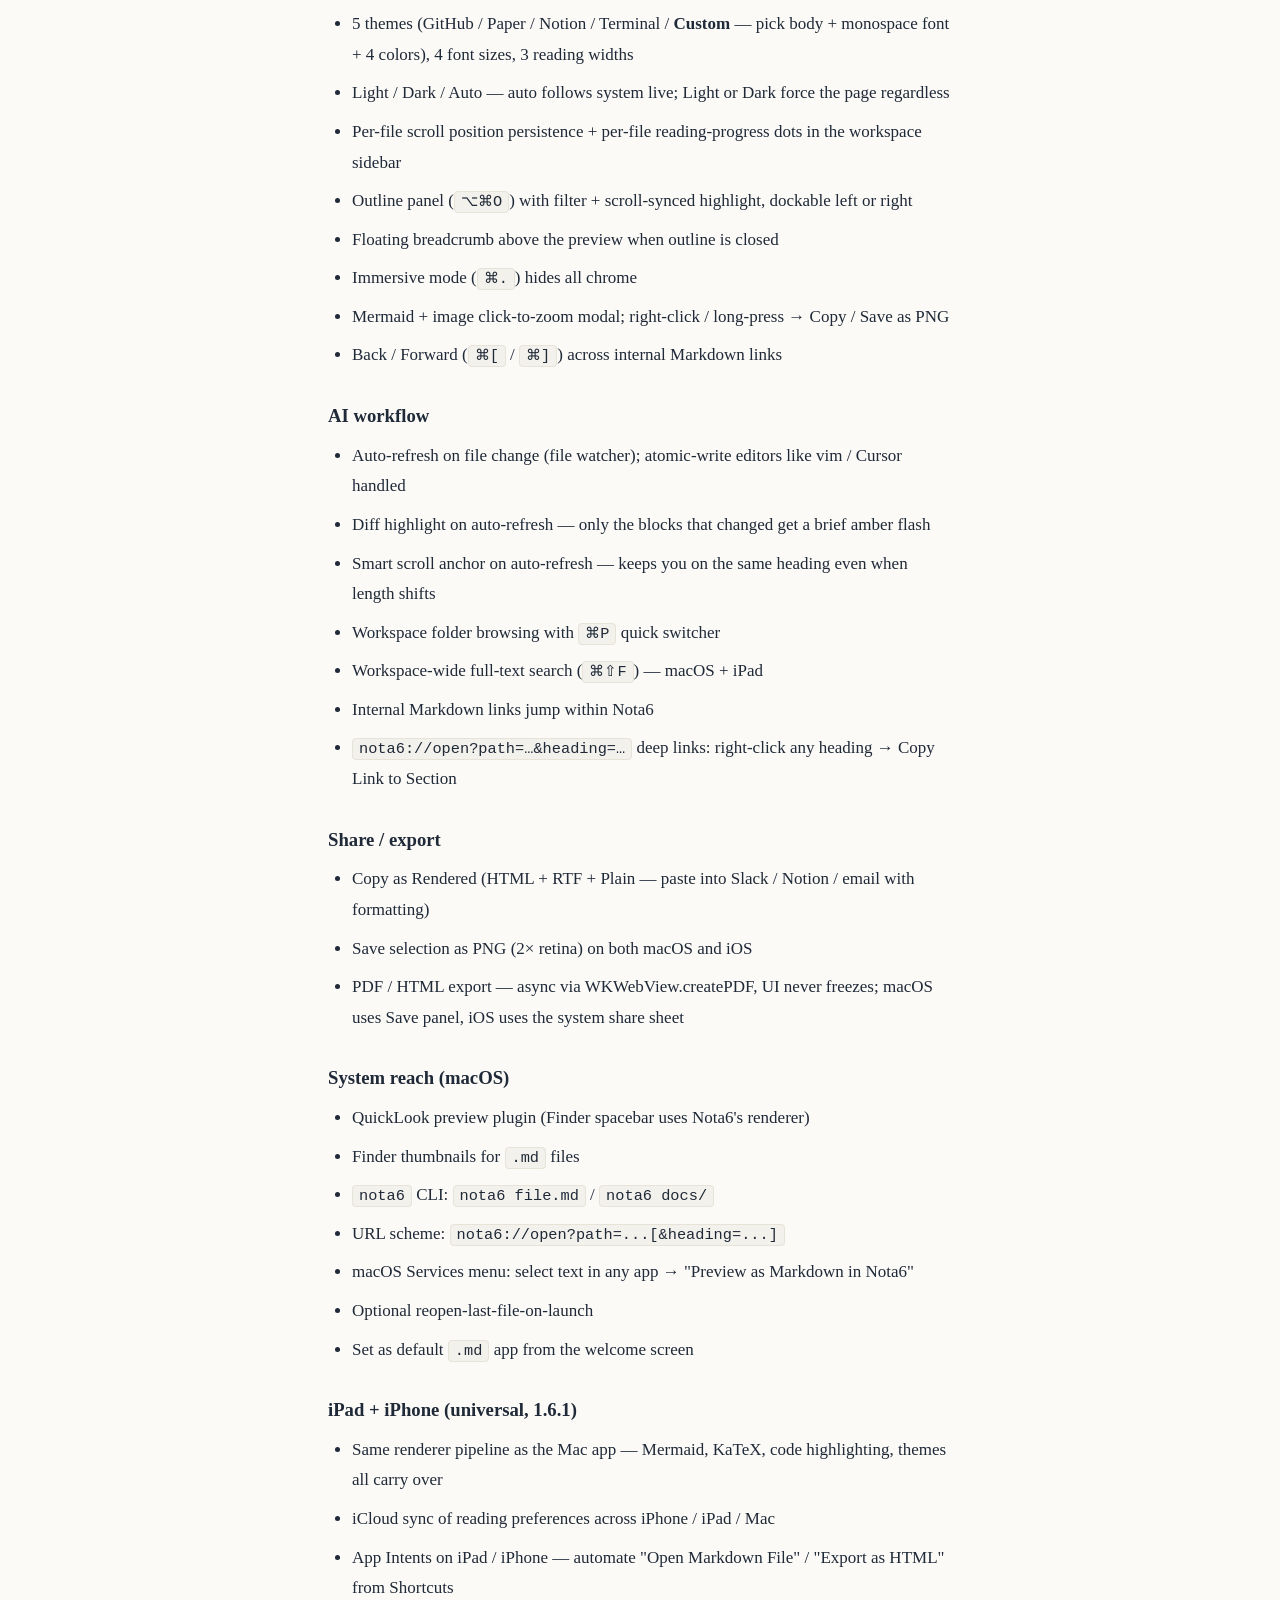
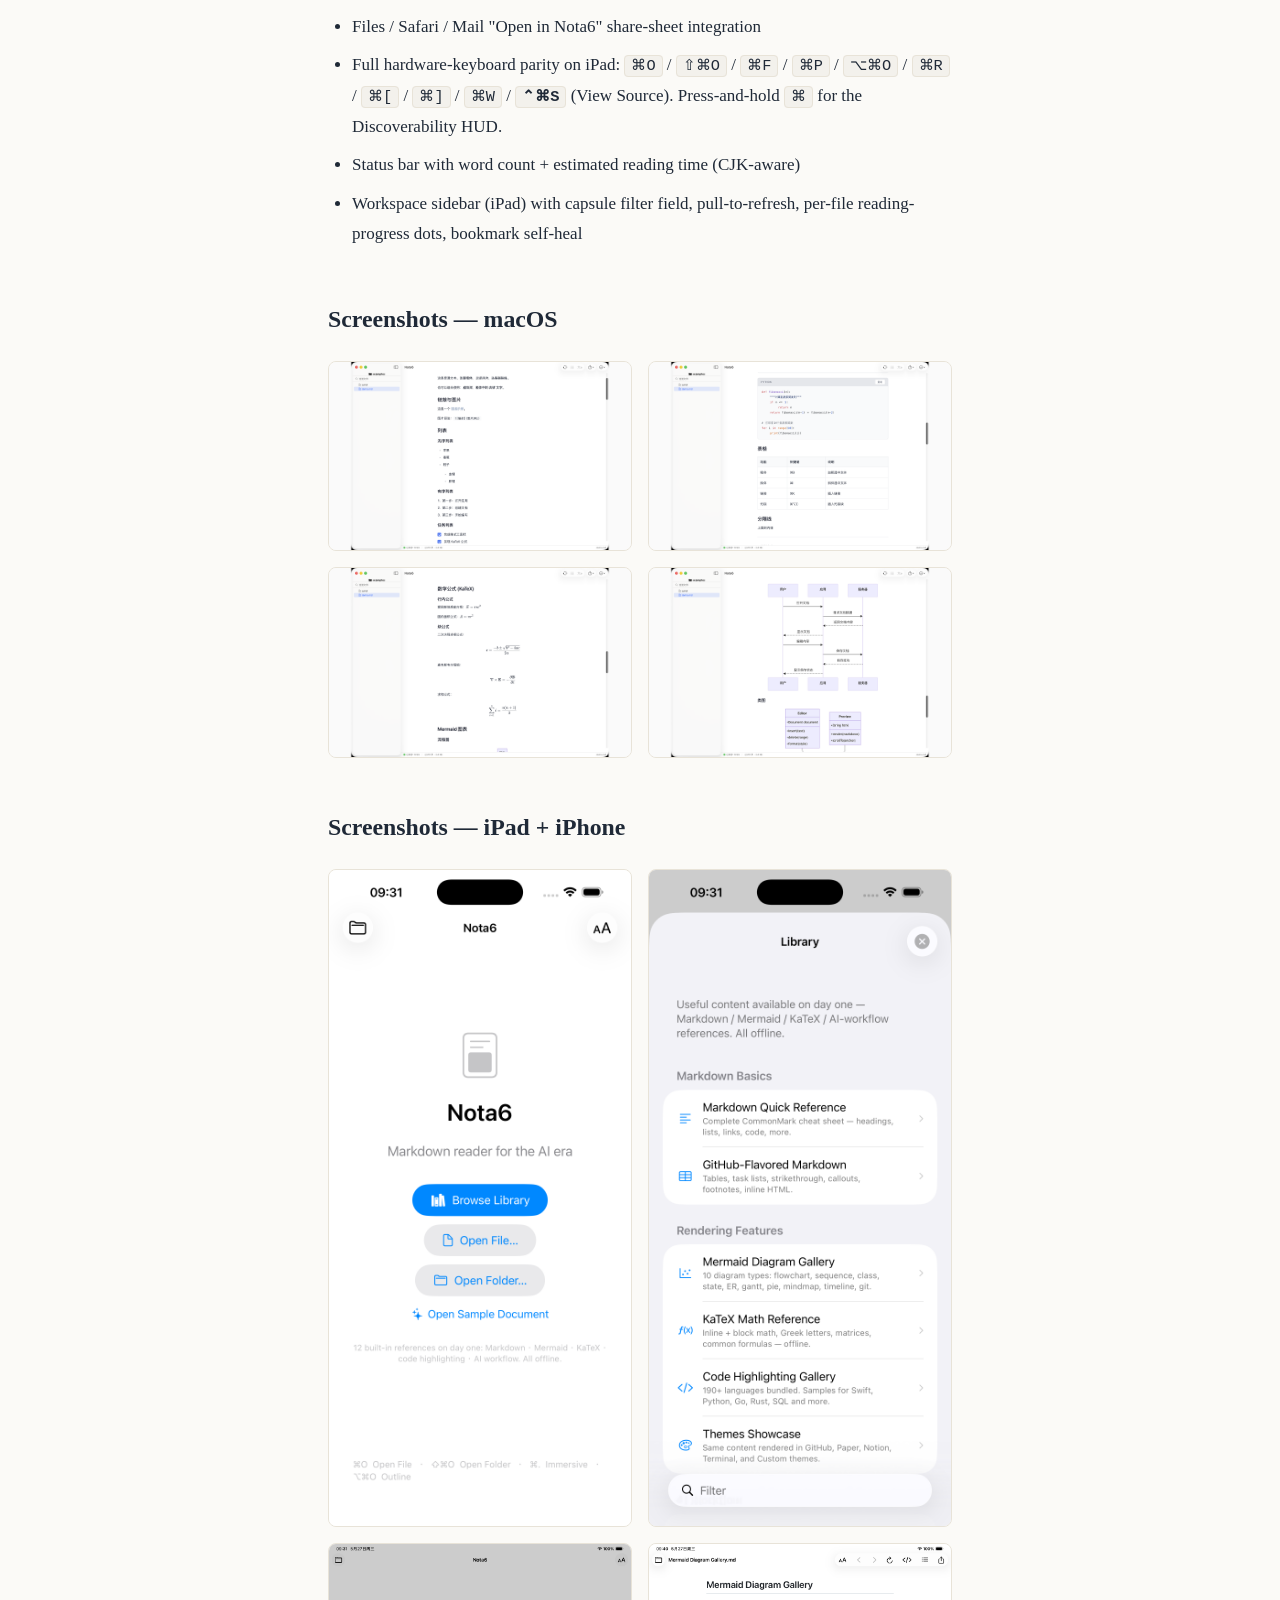
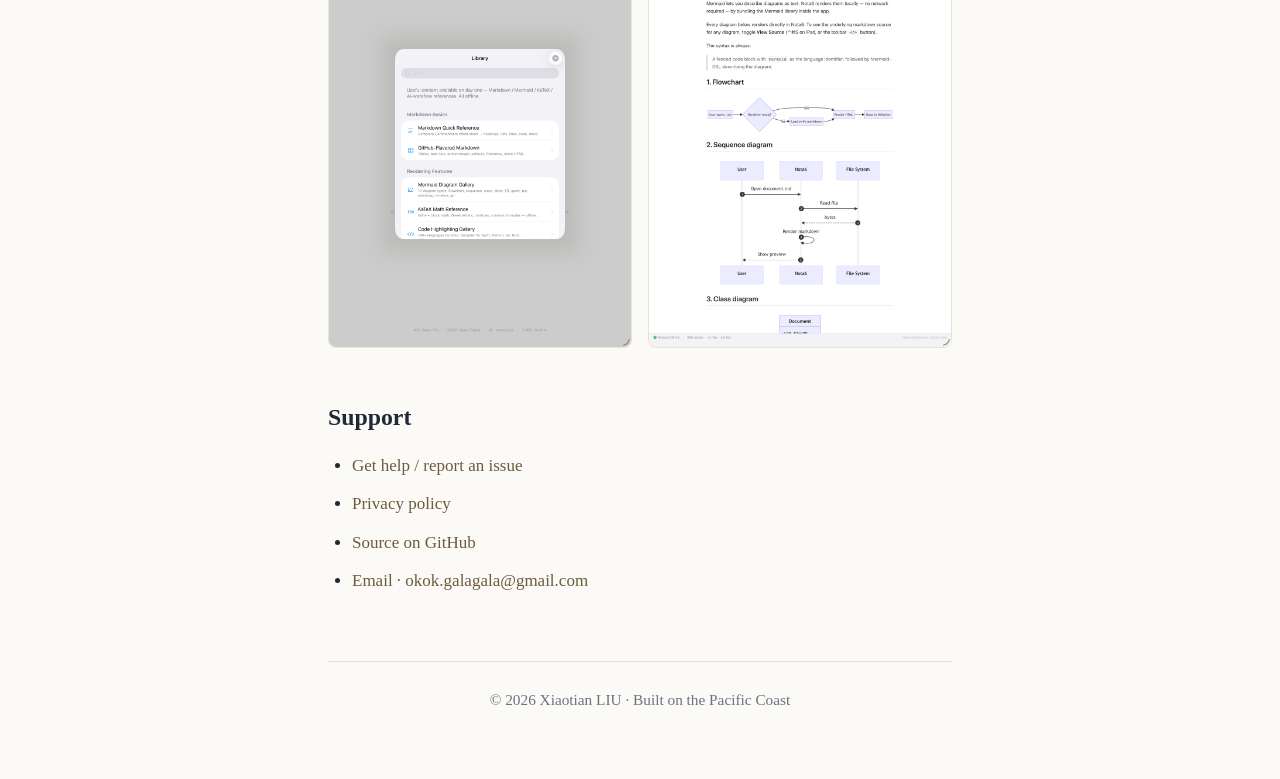
==== commit b6d41585: "iOS screenshots: showcase the built-in Library (1.6) Replace the pre-Library iOS shots (ipad-01/02, " ====
--- a/index.html
+++ b/index.html
@@ -136,9 +136,10 @@
     <section class="screenshots">
         <h2>Screenshots — iPad + iPhone</h2>
         <div class="shot-grid">
-            <a href="screenshots-ios/ipad-01.png"><img src="screenshots-ios/ipad-01.png" alt="Nota6 on iPad — rendered document"></a>
-            <a href="screenshots-ios/ipad-02.png"><img src="screenshots-ios/ipad-02.png" alt="Nota6 iPad welcome screen with keyboard hints"></a>
-            <a href="screenshots-ios/iphone-01.png"><img src="screenshots-ios/iphone-01.png" alt="Nota6 on iPhone — rendered document"></a>
+            <a href="screenshots-ios/iphone-welcome.png"><img src="screenshots-ios/iphone-welcome.png" alt="Nota6 on iPhone — welcome screen with Browse Library"></a>
+            <a href="screenshots-ios/iphone-library.png"><img src="screenshots-ios/iphone-library.png" alt="Nota6 on iPhone — built-in Reference Library"></a>
+            <a href="screenshots-ios/ipad-library.png"><img src="screenshots-ios/ipad-library.png" alt="Nota6 on iPad — built-in Reference Library"></a>
+            <a href="screenshots-ios/ipad-mermaid.png"><img src="screenshots-ios/ipad-mermaid.png" alt="Nota6 on iPad — Mermaid Diagram Gallery from the Library, with View Source"></a>
         </div>
     </section>
 
